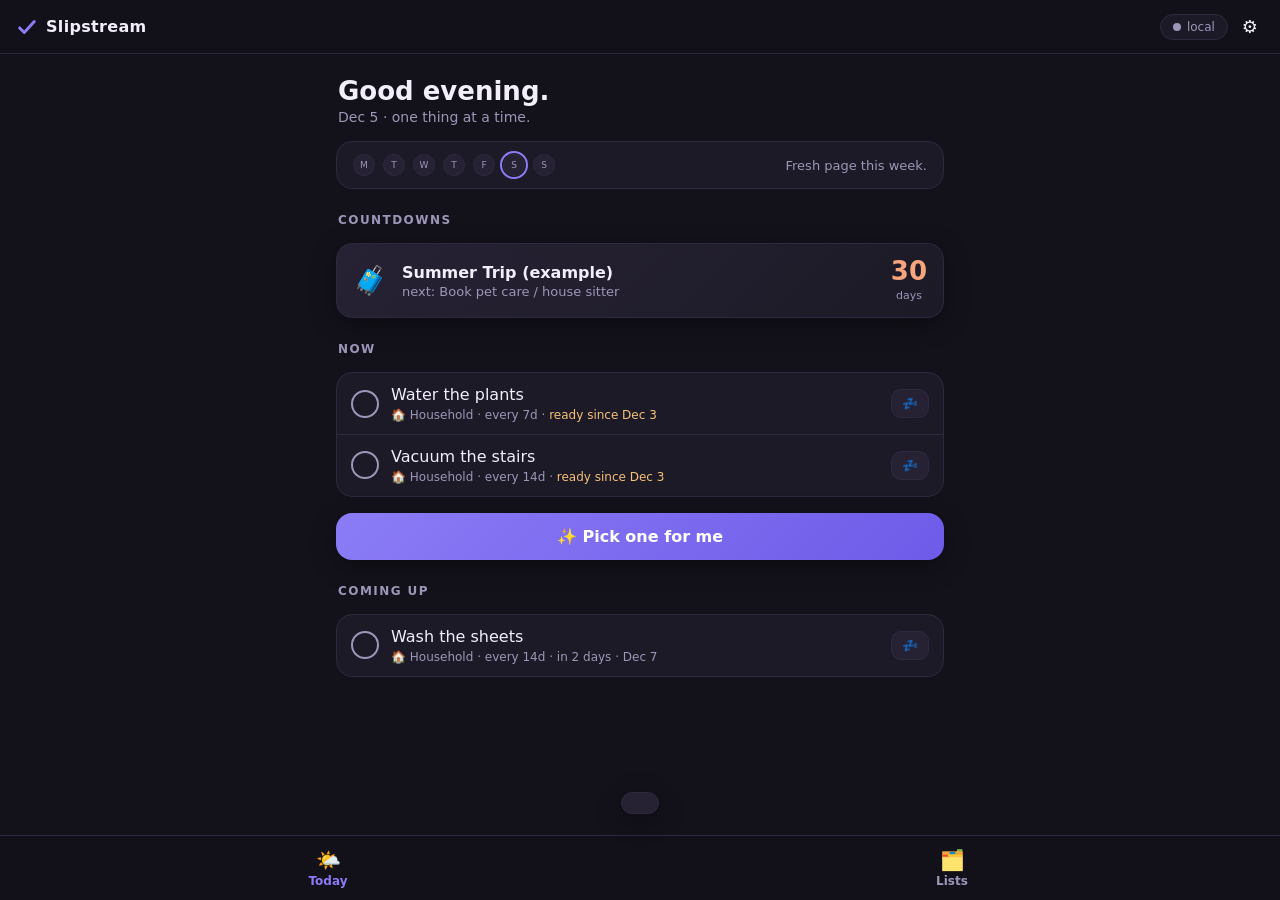
==== index.html @ c0aa3515 "Slipstream v1: offline-first PWA for trips, projects, and guilt-free recurring chores" ====
<!DOCTYPE html>
<html lang="en">
<head>
<meta charset="UTF-8">
<meta name="viewport" content="width=device-width, initial-scale=1, viewport-fit=cover">
<meta name="theme-color" content="#13111A">
<title>Slipstream</title>
<link rel="manifest" href="manifest.webmanifest">
<link rel="icon" href="icons/favicon.svg" type="image/svg+xml">
<link rel="apple-touch-icon" href="icons/icon-192.png">
<link rel="stylesheet" href="styles.css">
</head>
<body>
  <header class="topbar">
    <div class="brand" data-action="go-home">
      <svg class="brand-mark" viewBox="0 0 24 24" width="22" height="22" aria-hidden="true">
        <path d="M4 13 L9 18 L20 6" fill="none" stroke="currentColor" stroke-width="3.2" stroke-linecap="round" stroke-linejoin="round"/>
      </svg>
      <span>Slipstream</span>
    </div>
    <div class="topbar-right">
      <button class="sync-pill" id="syncPill" data-action="sync-now" title="Sync now">
        <span class="sync-dot" id="syncDot"></span><span id="syncLabel">local</span>
      </button>
      <button class="icon-btn" data-action="open-settings" aria-label="Settings">⚙️</button>
    </div>
  </header>

  <main id="view" class="view"></main>

  <nav class="bottomnav">
    <button class="nav-btn" id="navToday" data-action="nav-today"><span class="nav-emoji">🌤️</span>Today</button>
    <button class="nav-btn" id="navLists" data-action="nav-lists"><span class="nav-emoji">🗂️</span>Lists</button>
  </nav>

  <div id="toast" class="toast" hidden>
    <span id="toastMsg"></span>
    <button id="toastBtn" class="toast-btn" hidden></button>
  </div>

  <dialog id="settingsDialog">
    <form method="dialog" class="dlg">
      <h2>Settings</h2>
      <label>Your name <input type="text" id="setName" placeholder="What should I call you?"></label>
      <h3>GitHub sync</h3>
      <p class="hint">Point Slipstream at your private data repo. See SETUP.md for the walkthrough.</p>
      <label>GitHub username <input type="text" id="setOwner" autocapitalize="off" autocomplete="off" placeholder="e.g. kaight-makes"></label>
      <label>Data repo name <input type="text" id="setRepo" autocapitalize="off" autocomplete="off" placeholder="slipstream-data"></label>
      <label>Branch <input type="text" id="setBranch" autocapitalize="off" autocomplete="off" placeholder="main"></label>
      <label>Access token <input type="password" id="setToken" autocomplete="off" placeholder="github_pat_…"></label>
      <p class="hint">The token is stored only on this device.</p>
      <div class="dlg-row">
        <button value="cancel" class="btn ghost">Cancel</button>
        <button value="save" class="btn primary" id="settingsSave">Save</button>
      </div>
    </form>
  </dialog>

  <dialog id="newListDialog">
    <form method="dialog" class="dlg">
      <h2>New list</h2>
      <label>Name <input type="text" id="nlTitle" placeholder="e.g. Garage cleanout"></label>
      <label>Emoji <input type="text" id="nlEmoji" value="✅" maxlength="4"></label>
      <label>Type
        <select id="nlType">
          <option value="simple">Simple checklist</option>
          <option value="project">Project (sections &amp; phases)</option>
          <option value="recurring">Recurring (chores that reschedule)</option>
          <option value="trip">Trip countdown</option>
        </select>
      </label>
      <label id="nlDepartureWrap" hidden>Departure date <input type="date" id="nlDeparture"></label>
      <div class="dlg-row">
        <button value="cancel" class="btn ghost">Cancel</button>
        <button value="create" class="btn primary" id="nlCreate">Create</button>
      </div>
    </form>
  </dialog>

  <canvas id="confettiCanvas"></canvas>

  <script src="confetti.js"></script>
  <script src="sync.js"></script>
  <script src="app.js"></script>
</body>
</html>
---- styles.css ----
/* ---------- Slipstream theme ---------- */
:root {
  --bg: #13111a;
  --card: #1d1a27;
  --card-2: #262234;
  --line: #2e2940;
  --ink: #f2effa;
  --muted: #9d96b8;
  --accent: #8b7cf6;
  --accent-soft: rgba(139, 124, 246, 0.16);
  --peach: #f6a57c;
  --good: #5ed39a;
  --warn: #f6c177;
  --danger: #ef7a85;
  --radius: 16px;
  --shadow: 0 6px 24px rgba(0, 0, 0, 0.35);
}

* { box-sizing: border-box; }

html, body {
  margin: 0;
  padding: 0;
  background: var(--bg);
  color: var(--ink);
  font-family: system-ui, -apple-system, "Segoe UI", Roboto, sans-serif;
  font-size: 16px;
  -webkit-tap-highlight-color: transparent;
}

body {
  min-height: 100dvh;
  padding-bottom: calc(76px + env(safe-area-inset-bottom));
}

button { font: inherit; color: inherit; }

/* ---------- Top bar ---------- */
.topbar {
  position: sticky;
  top: 0;
  z-index: 20;
  display: flex;
  align-items: center;
  justify-content: space-between;
  padding: calc(10px + env(safe-area-inset-top)) 16px 10px;
  background: rgba(19, 17, 26, 0.86);
  backdrop-filter: blur(10px);
  border-bottom: 1px solid var(--line);
}

.brand {
  display: flex;
  align-items: center;
  gap: 8px;
  font-weight: 700;
  letter-spacing: 0.02em;
  cursor: pointer;
}

.brand-mark { color: var(--accent); }

.topbar-right { display: flex; align-items: center; gap: 8px; }

.icon-btn {
  background: none;
  border: none;
  font-size: 18px;
  padding: 6px;
  cursor: pointer;
  border-radius: 10px;
}
.icon-btn:active { background: var(--card-2); }

.sync-pill {
  display: flex;
  align-items: center;
  gap: 6px;
  background: var(--card);
  border: 1px solid var(--line);
  border-radius: 999px;
  padding: 5px 12px;
  font-size: 12px;
  color: var(--muted);
  cursor: pointer;
}

.sync-dot {
  width: 8px;
  height: 8px;
  border-radius: 50%;
  background: var(--muted);
  flex: none;
}
.sync-dot.ok { background: var(--good); }
.sync-dot.pending { background: var(--warn); }
.sync-dot.error { background: var(--danger); }
.sync-dot.busy {
  background: var(--accent);
  animation: pulse 1s ease-in-out infinite;
}
@keyframes pulse { 50% { opacity: 0.3; } }

/* ---------- Layout ---------- */
.view {
  max-width: 640px;
  margin: 0 auto;
  padding: 16px;
  display: flex;
  flex-direction: column;
  gap: 16px;
}

.section-label {
  font-size: 12px;
  font-weight: 700;
  text-transform: uppercase;
  letter-spacing: 0.12em;
  color: var(--muted);
  margin: 8px 2px 0;
}

/* ---------- Greeting & momentum ---------- */
.greet h1 {
  margin: 6px 2px 2px;
  font-size: 26px;
  line-height: 1.2;
}
.greet p { margin: 0 2px; color: var(--muted); font-size: 14px; }

.momentum {
  display: flex;
  align-items: center;
  justify-content: space-between;
  background: var(--card);
  border: 1px solid var(--line);
  border-radius: var(--radius);
  padding: 12px 16px;
}
.momentum-dots { display: flex; gap: 8px; }
.mdot {
  width: 22px;
  height: 22px;
  border-radius: 50%;
  display: grid;
  place-items: center;
  font-size: 9px;
  color: var(--muted);
  background: var(--card-2);
  border: 1px solid var(--line);
}
.mdot.hit { background: var(--accent-soft); border-color: var(--accent); color: var(--ink); }
.mdot.today { outline: 2px solid var(--accent); outline-offset: 1px; }
.momentum-text { font-size: 13px; color: var(--muted); text-align: right; }
.momentum-text b { color: var(--ink); }

/* ---------- Trip cards ---------- */
.trip-cards { display: flex; flex-direction: column; gap: 10px; }
.trip-card {
  display: flex;
  align-items: center;
  gap: 14px;
  background: linear-gradient(135deg, var(--card-2), var(--card));
  border: 1px solid var(--line);
  border-radius: var(--radius);
  padding: 14px 16px;
  cursor: pointer;
  box-shadow: var(--shadow);
}
.trip-emoji { font-size: 28px; }
.trip-info { flex: 1; min-width: 0; }
.trip-title { font-weight: 700; }
.trip-sub { font-size: 13px; color: var(--muted); margin-top: 2px; }
.trip-count { text-align: center; flex: none; }
.trip-count b { font-size: 26px; color: var(--peach); display: block; line-height: 1; }
.trip-count span { font-size: 11px; color: var(--muted); }

/* ---------- Task rows ---------- */
.task-group {
  background: var(--card);
  border: 1px solid var(--line);
  border-radius: var(--radius);
  overflow: hidden;
}
.task-row {
  display: flex;
  align-items: center;
  gap: 12px;
  padding: 12px 14px;
  border-bottom: 1px solid var(--line);
  transition: background 0.2s;
}
.task-row:last-child { border-bottom: none; }
.task-row.done-row { opacity: 0.45; }
.task-row.spotlight {
  background: var(--accent-soft);
  animation: spot 1.2s ease-in-out 2;
}
@keyframes spot {
  0%, 100% { box-shadow: inset 0 0 0 0 transparent; }
  50% { box-shadow: inset 0 0 0 2px var(--accent); }
}

.checkbtn {
  width: 28px;
  height: 28px;
  flex: none;
  border-radius: 50%;
  border: 2px solid var(--muted);
  background: transparent;
  cursor: pointer;
  display: grid;
  place-items: center;
  font-size: 15px;
  color: transparent;
  transition: all 0.15s;
}
.checkbtn:active { transform: scale(0.88); }
.checkbtn.checked {
  background: var(--good);
  border-color: var(--good);
  color: #10231a;
}

.task-main { flex: 1; min-width: 0; cursor: default; }
.task-text { line-height: 1.3; overflow-wrap: anywhere; }
.done-row .task-text { text-decoration: line-through; }
.task-sub { font-size: 12px; color: var(--muted); margin-top: 2px; }
.task-sub .ready { color: var(--warn); }
.task-sub .calm { color: var(--good); }

.row-actions { display: flex; gap: 4px; flex: none; }
.mini-btn {
  background: var(--card-2);
  border: 1px solid var(--line);
  border-radius: 10px;
  padding: 6px 10px;
  font-size: 13px;
  color: var(--muted);
  cursor: pointer;
}
.mini-btn:active { background: var(--line); }
.mini-btn.accent { color: var(--accent); border-color: var(--accent); }
.mini-btn.danger { color: var(--danger); }

.group-head {
  display: flex;
  justify-content: space-between;
  align-items: baseline;
  padding: 12px 14px 6px;
  font-size: 13px;
  font-weight: 700;
  color: var(--muted);
}
.group-head .count { font-weight: 400; font-size: 12px; }

/* ---------- Big actions ---------- */
.bigbtn {
  width: 100%;
  padding: 14px;
  border-radius: var(--radius);
  border: none;
  background: linear-gradient(135deg, var(--accent), #6e5be8);
  color: white;
  font-weight: 700;
  font-size: 16px;
  cursor: pointer;
  box-shadow: var(--shadow);
}
.bigbtn:active { transform: scale(0.98); }
.bigbtn.secondary {
  background: var(--card);
  border: 1px solid var(--line);
  color: var(--ink);
  box-shadow: none;
}

.empty {
  text-align: center;
  color: var(--muted);
  padding: 28px 16px;
  background: var(--card);
  border: 1px dashed var(--line);
  border-radius: var(--radius);
  font-size: 14px;
  line-height: 1.5;
}
.empty .big { font-size: 30px; display: block; margin-bottom: 6px; }

/* ---------- Lists index ---------- */
.list-card {
  display: flex;
  align-items: center;
  gap: 14px;
  background: var(--card);
  border: 1px solid var(--line);
  border-radius: var(--radius);
  padding: 14px 16px;
  cursor: pointer;
}
.list-card:active { background: var(--card-2); }
.list-emoji { font-size: 24px; flex: none; }
.list-info { flex: 1; min-width: 0; }
.list-title { font-weight: 700; }
.list-sub { font-size: 13px; color: var(--muted); margin-top: 2px; }
.list-badge {
  flex: none;
  font-size: 12px;
  padding: 4px 10px;
  border-radius: 999px;
  background: var(--card-2);
  color: var(--muted);
}
.list-badge.due { background: var(--accent-soft); color: var(--accent); font-weight: 700; }

.progress {
  height: 6px;
  border-radius: 3px;
  background: var(--card-2);
  margin-top: 8px;
  overflow: hidden;
}
.progress > div {
  height: 100%;
  border-radius: 3px;
  background: linear-gradient(90deg, var(--accent), var(--peach));
  transition: width 0.4s ease;
}

/* ---------- List detail ---------- */
.list-head { padding: 4px 2px; }
.list-head h1 { margin: 0; font-size: 24px; display: flex; gap: 10px; align-items: center; }
.list-head .sub { color: var(--muted); font-size: 14px; margin-top: 4px; }
.countdown-hero {
  text-align: center;
  background: linear-gradient(135deg, var(--card-2), var(--card));
  border: 1px solid var(--line);
  border-radius: var(--radius);
  padding: 18px;
}
.countdown-hero b { font-size: 44px; color: var(--peach); display: block; line-height: 1.1; }
.countdown-hero span { color: var(--muted); font-size: 14px; }

.add-row { display: flex; gap: 8px; }
.add-row input {
  flex: 1;
  background: var(--card);
  border: 1px solid var(--line);
  border-radius: 12px;
  color: var(--ink);
  padding: 12px 14px;
  font: inherit;
  min-width: 0;
}
.add-row input::placeholder { color: var(--muted); }
.add-row button {
  flex: none;
  border: none;
  border-radius: 12px;
  background: var(--accent);
  color: white;
  font-size: 20px;
  width: 48px;
  cursor: pointer;
}

.back-btn {
  background: none;
  border: none;
  color: var(--accent);
  font-size: 14px;
  font-weight: 700;
  cursor: pointer;
  padding: 4px 2px;
  text-align: left;
}

/* ---------- Bottom nav ---------- */
.bottomnav {
  position: fixed;
  bottom: 0;
  left: 0;
  right: 0;
  display: flex;
  background: rgba(19, 17, 26, 0.92);
  backdrop-filter: blur(10px);
  border-top: 1px solid var(--line);
  padding: 6px 16px calc(6px + env(safe-area-inset-bottom));
  z-index: 20;
}
.nav-btn {
  flex: 1;
  background: none;
  border: none;
  color: var(--muted);
  font-size: 12px;
  font-weight: 700;
  display: flex;
  flex-direction: column;
  align-items: center;
  gap: 2px;
  padding: 6px;
  cursor: pointer;
  border-radius: 12px;
}
.nav-btn.active { color: var(--accent); }
.nav-emoji { font-size: 20px; }

/* ---------- Toast ---------- */
.toast {
  position: fixed;
  left: 50%;
  bottom: calc(86px + env(safe-area-inset-bottom));
  transform: translateX(-50%);
  background: var(--card-2);
  border: 1px solid var(--line);
  color: var(--ink);
  border-radius: 999px;
  padding: 10px 18px;
  font-size: 14px;
  display: flex;
  align-items: center;
  gap: 12px;
  box-shadow: var(--shadow);
  z-index: 40;
  max-width: 90vw;
}
.toast-btn {
  background: none;
  border: none;
  color: var(--accent);
  font-weight: 700;
  cursor: pointer;
  padding: 2px 4px;
}

/* ---------- Dialogs ---------- */
dialog {
  background: var(--card);
  color: var(--ink);
  border: 1px solid var(--line);
  border-radius: var(--radius);
  padding: 20px;
  width: min(420px, 92vw);
  box-shadow: var(--shadow);
}
dialog::backdrop { background: rgba(0, 0, 0, 0.55); backdrop-filter: blur(2px); }
.dlg { display: flex; flex-direction: column; gap: 12px; }
.dlg h2 { margin: 0; font-size: 20px; }
.dlg h3 { margin: 8px 0 0; font-size: 14px; color: var(--muted); }
.dlg label { display: flex; flex-direction: column; gap: 6px; font-size: 13px; color: var(--muted); }
.dlg input, .dlg select {
  background: var(--bg);
  border: 1px solid var(--line);
  border-radius: 10px;
  color: var(--ink);
  padding: 11px 12px;
  font: inherit;
}
.hint { font-size: 12px; color: var(--muted); margin: 0; line-height: 1.4; }
.dlg-row { display: flex; gap: 10px; justify-content: flex-end; margin-top: 6px; }
.btn {
  border-radius: 12px;
  padding: 10px 18px;
  border: none;
  font-weight: 700;
  cursor: pointer;
}
.btn.primary { background: var(--accent); color: white; }
.btn.ghost { background: var(--card-2); color: var(--muted); }

/* ---------- Confetti ---------- */
#confettiCanvas {
  position: fixed;
  inset: 0;
  pointer-events: none;
  z-index: 50;
}
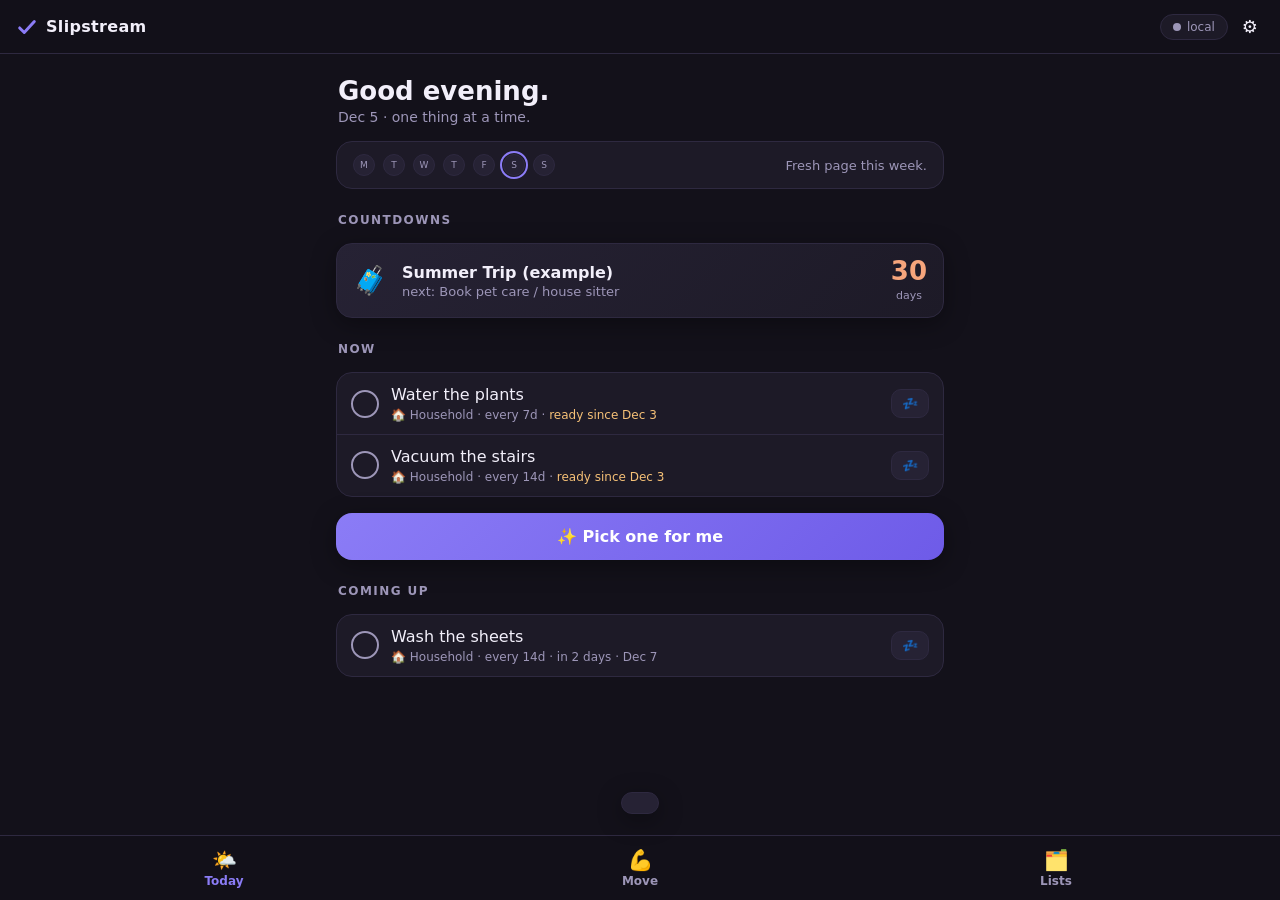
==== commit 277f24b9: "Move tab: energy-based exercise snacks (2/5/10 min) with flare mode, hypermobility cues, stair-power" ====
--- a/index.html
+++ b/index.html
@@ -30,6 +30,7 @@
 
   <nav class="bottomnav">
     <button class="nav-btn" id="navToday" data-action="nav-today"><span class="nav-emoji">🌤️</span>Today</button>
+    <button class="nav-btn" id="navMove" data-action="nav-move"><span class="nav-emoji">💪</span>Move</button>
     <button class="nav-btn" id="navLists" data-action="nav-lists"><span class="nav-emoji">🗂️</span>Lists</button>
   </nav>
 
@@ -80,6 +81,7 @@
   <canvas id="confettiCanvas"></canvas>
 
   <script src="confetti.js"></script>
+  <script src="moves.js"></script>
   <script src="sync.js"></script>
   <script src="app.js"></script>
 </body>
--- a/styles.css
+++ b/styles.css
@@ -299,6 +299,7 @@
   cursor: pointer;
 }
 .list-card:active { background: var(--card-2); }
+.list-card.shelved { opacity: 0.7; border-style: dashed; }
 .list-emoji { font-size: 24px; flex: none; }
 .list-info { flex: 1; min-width: 0; }
 .list-title { font-weight: 700; }
@@ -469,6 +470,58 @@
 .btn.primary { background: var(--accent); color: white; }
 .btn.ghost { background: var(--card-2); color: var(--muted); }
 
+/* ---------- Move tab ---------- */
+.bigbtn.energy {
+  text-align: left;
+  display: flex;
+  align-items: baseline;
+  gap: 10px;
+}
+.bigbtn.energy span { font-size: 13px; font-weight: 400; opacity: 0.75; }
+.bigbtn.flare-btn.on { border-color: var(--accent); color: var(--accent); }
+
+.move-card {
+  background: linear-gradient(135deg, var(--card-2), var(--card));
+  border: 1px solid var(--line);
+  border-radius: var(--radius);
+  padding: 22px 20px;
+  box-shadow: var(--shadow);
+}
+.move-card h2 { margin: 12px 0 4px; font-size: 26px; line-height: 1.15; }
+.move-chip {
+  display: inline-block;
+  font-size: 11px;
+  font-weight: 700;
+  text-transform: uppercase;
+  letter-spacing: 0.08em;
+  background: var(--accent-soft);
+  color: var(--accent);
+  border-radius: 999px;
+  padding: 4px 10px;
+  margin-right: 6px;
+}
+.move-dose { color: var(--peach); font-size: 18px; font-weight: 700; }
+.move-cue { color: var(--muted); font-size: 15px; line-height: 1.5; margin: 10px 0 0; }
+.move-hm {
+  background: var(--accent-soft);
+  border-radius: 10px;
+  padding: 10px 12px;
+  font-size: 13px;
+  line-height: 1.45;
+  color: var(--ink);
+  margin: 12px 0 0;
+}
+.move-links { display: flex; justify-content: space-between; gap: 10px; }
+.linkbtn {
+  background: none;
+  border: none;
+  color: var(--muted);
+  font-size: 13px;
+  text-decoration: underline;
+  cursor: pointer;
+  padding: 4px;
+}
+
 /* ---------- Confetti ---------- */
 #confettiCanvas {
   position: fixed;
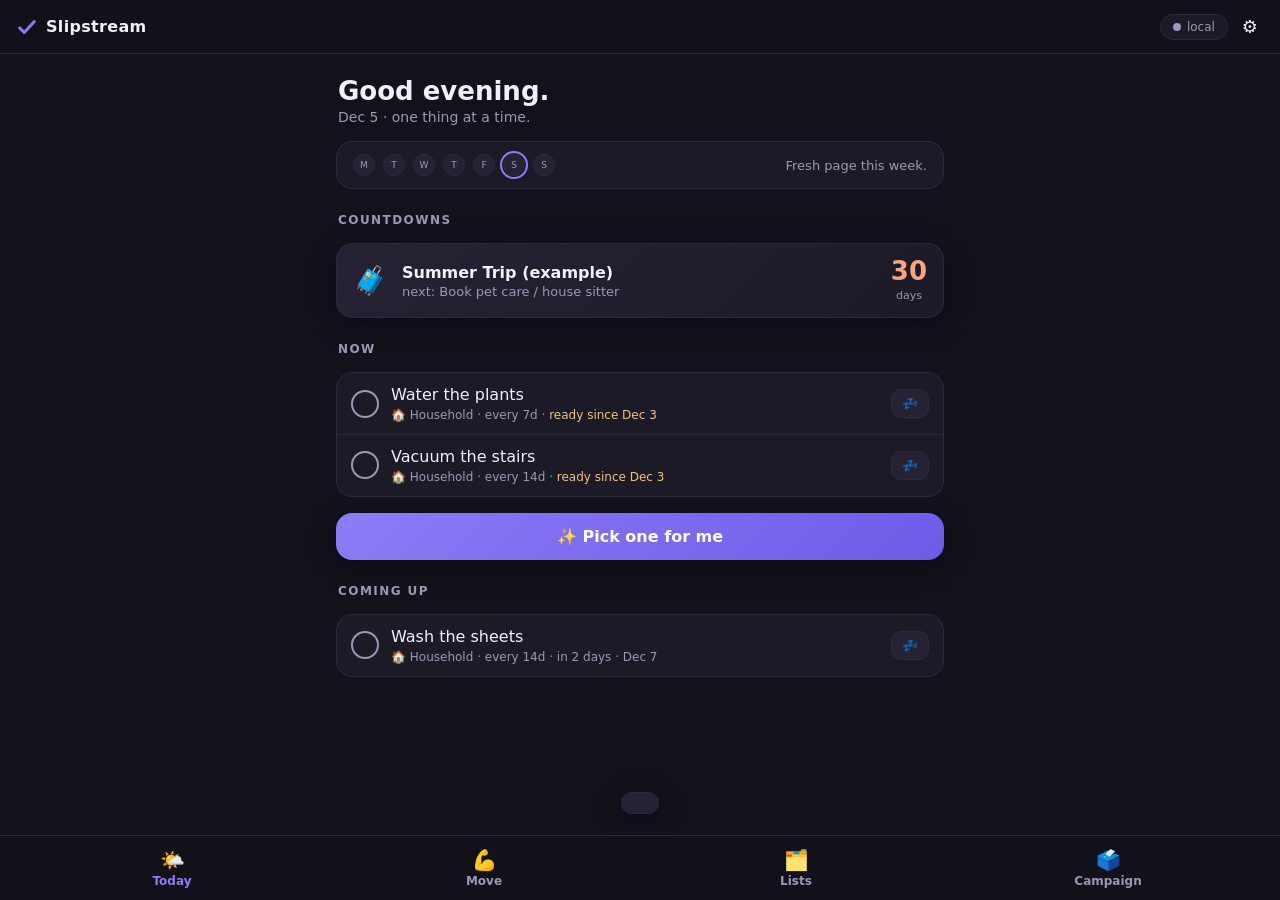
==== commit 65ee05af: "Add Campaign bottom tab: separate work 'space' with its own now-view + lists, kept out of personal T" ====
--- a/index.html
+++ b/index.html
@@ -32,6 +32,7 @@
     <button class="nav-btn" id="navToday" data-action="nav-today"><span class="nav-emoji">🌤️</span>Today</button>
     <button class="nav-btn" id="navMove" data-action="nav-move"><span class="nav-emoji">💪</span>Move</button>
     <button class="nav-btn" id="navLists" data-action="nav-lists"><span class="nav-emoji">🗂️</span>Lists</button>
+    <button class="nav-btn" id="navCampaign" data-action="nav-campaign"><span class="nav-emoji">🗳️</span>Campaign</button>
   </nav>
 
   <div id="toast" class="toast" hidden>
